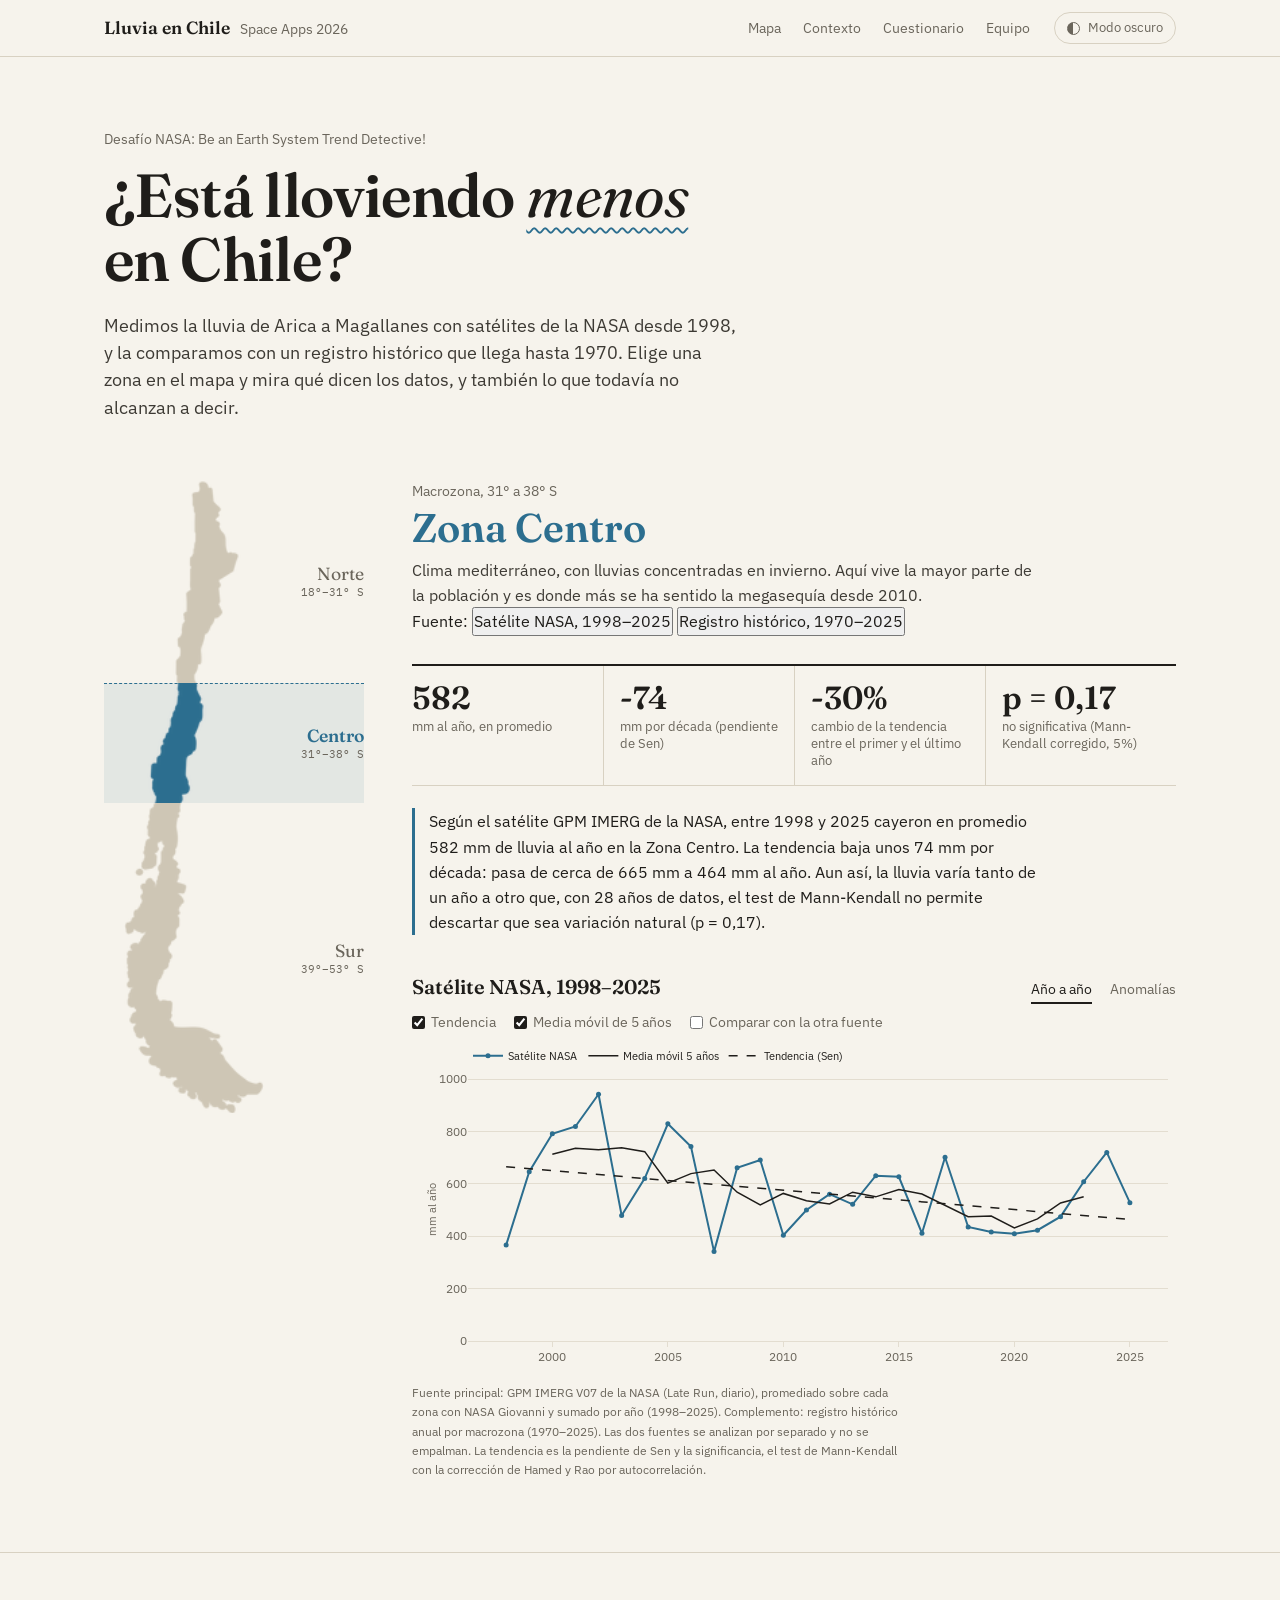
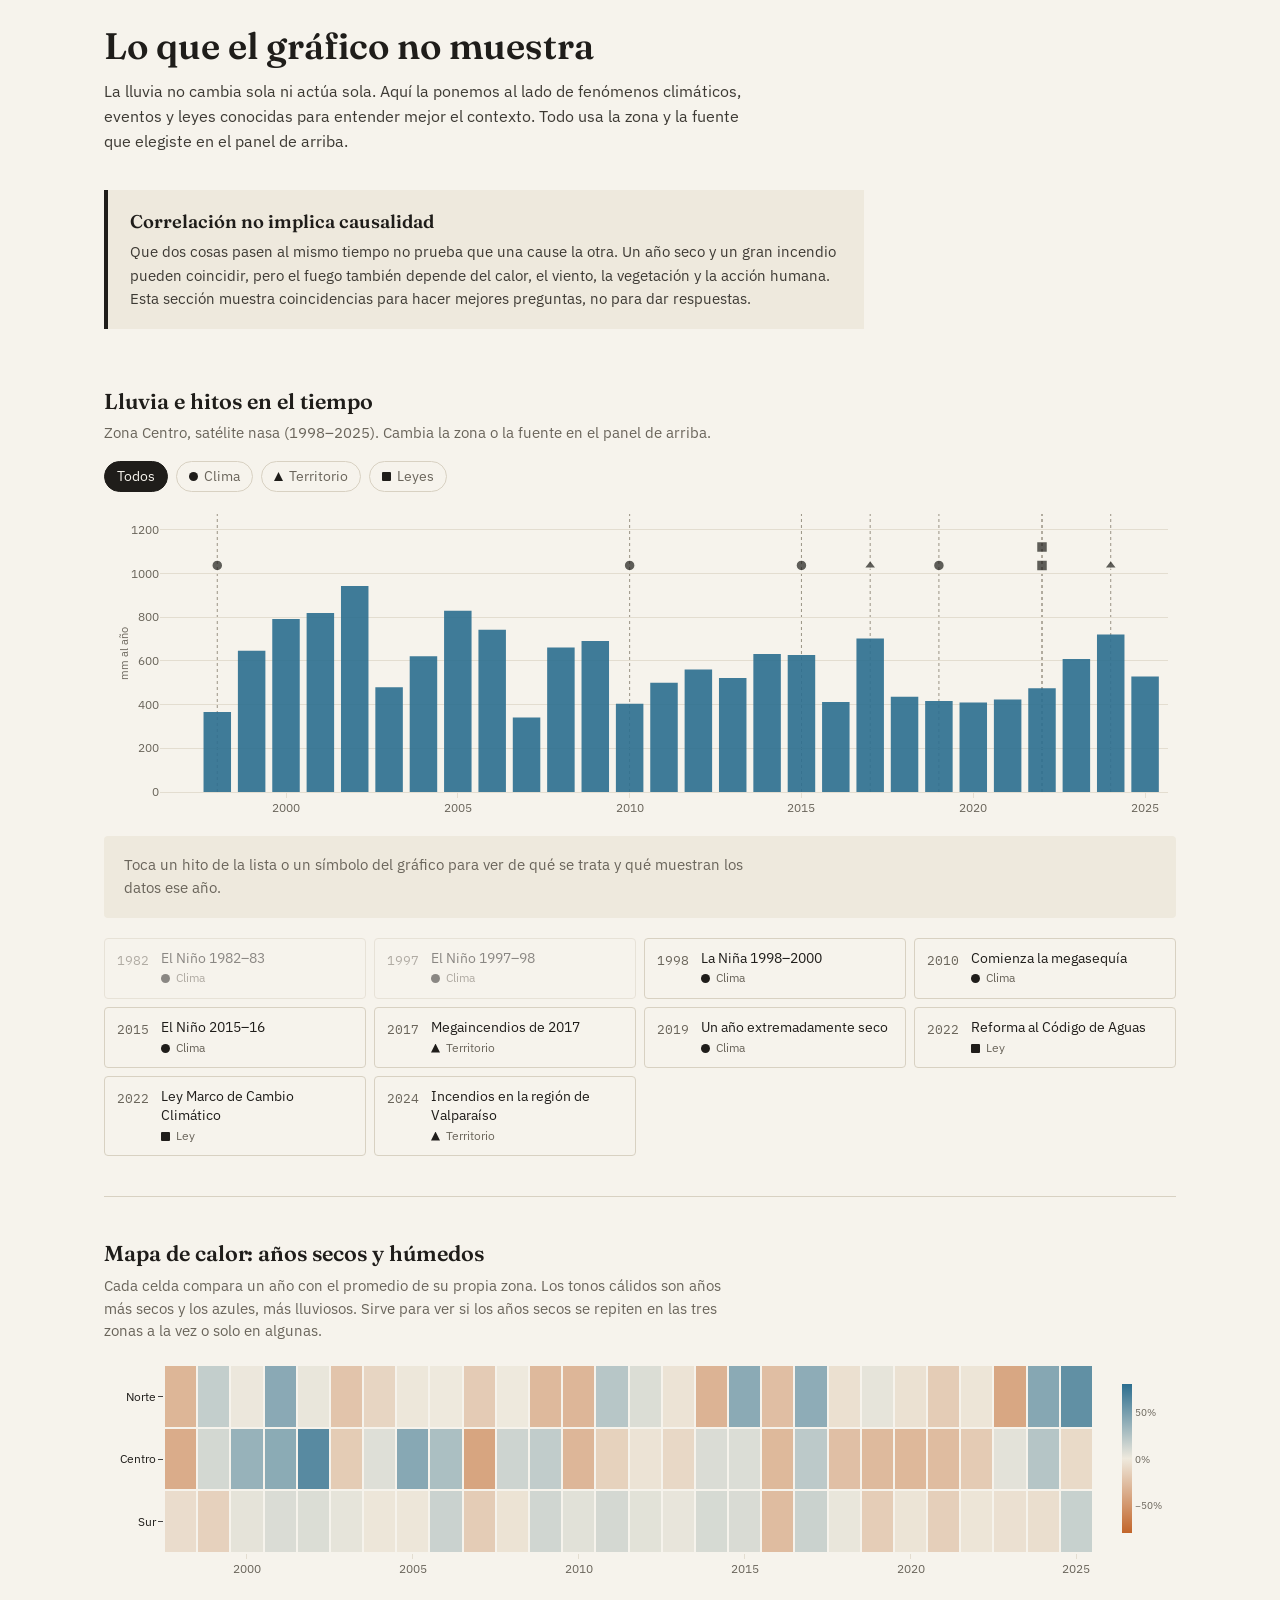
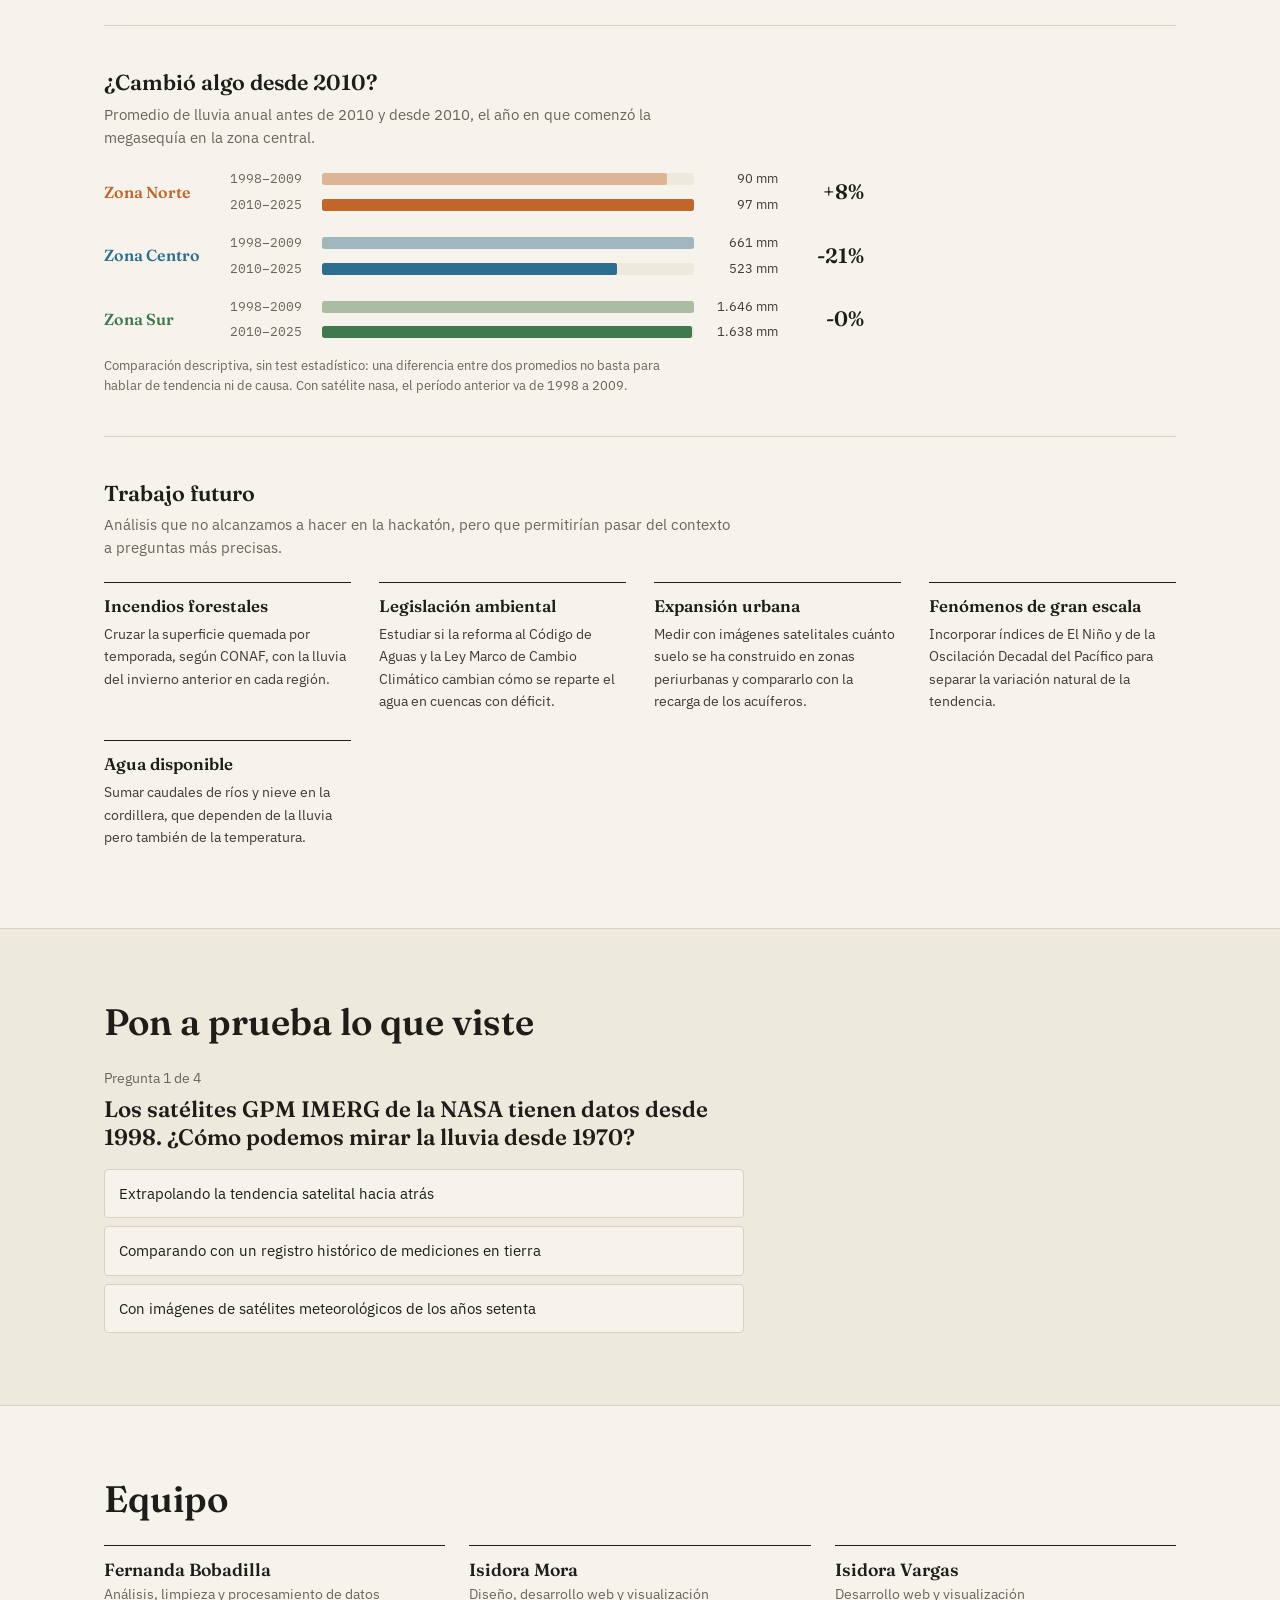
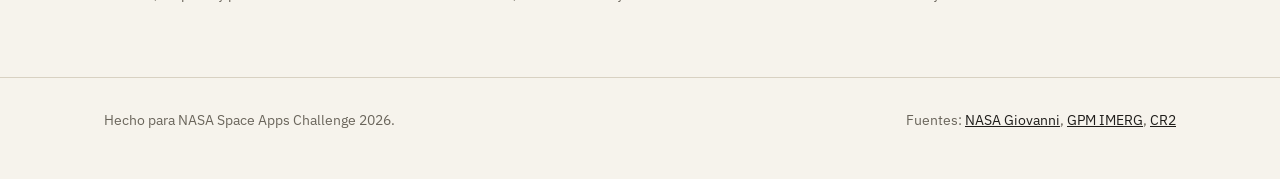
==== docs/index.html @ fc6f3d46 "Pagina web al aire" ====
<!DOCTYPE html>
<html lang="es">
<head>
  <meta charset="UTF-8">
  <meta name="viewport" content="width=device-width, initial-scale=1.0">
  <title>¿Llueve menos en Chile? | NASA Space Apps 2026</title>

  <link rel="preconnect" href="https://fonts.googleapis.com">
  <link rel="preconnect" href="https://fonts.gstatic.com" crossorigin>
  <link href="https://fonts.googleapis.com/css2?family=Fraunces:opsz,wght@9..144,400;9..144,600&family=IBM+Plex+Sans:wght@400;500;600&family=IBM+Plex+Mono:wght@400&display=swap" rel="stylesheet">

  <script src="https://cdn.plot.ly/plotly-2.27.0.min.js"></script>
    <script>
    (function () {
      var tema = null;
      try { tema = localStorage.getItem('lluvia-chile-tema'); } catch (e) {}
      if (!tema) {
        tema = window.matchMedia && window.matchMedia('(prefers-color-scheme: dark)').matches ? 'oscuro' : 'claro';
      }
      document.documentElement.dataset.tema = tema;
    })();
  </script>
  <link rel="stylesheet" href="css/styles.css">
</head>
<body>

  <header class="cabecera">
    <div class="contenedor cabecera-fila">
      <a href="#" class="marca">Lluvia en Chile <span>Space Apps 2026</span></a>
      <div class="cabecera-acciones">
        <nav class="nav">
          <a href="#explorador">Mapa</a>
          <a href="#contexto">Contexto</a>
          <a href="#cuestionario">Cuestionario</a>
          <a href="#equipo">Equipo</a>
        </nav>
        <button class="tema-toggle" id="tema-toggle" type="button" aria-pressed="false" aria-label="Cambiar a modo oscuro">
          <span class="tema-icono" aria-hidden="true"></span>
          <span class="tema-texto">Modo oscuro</span>
        </button>
      </div>
    </div>
  </header>

  <main>

    <section class="portada">
      <div class="contenedor">
        <p class="antetitulo">Desafío NASA: Be an Earth System Trend Detective!</p>
        <h1>¿Está lloviendo <em>menos</em> en Chile?</h1>
        <p class="bajada">
          Medimos la lluvia de Arica a Magallanes con satélites de la NASA desde 1998, y la comparamos con un registro histórico que llega hasta 1970.
          Elige una zona en el mapa y mira qué dicen los datos, y también lo que todavía no alcanzan a decir.
        </p>
      </div>
    </section>

    <section id="explorador" class="explorador">
      <div class="contenedor explorador-grilla">

        <div class="mapa" id="mapa" data-activa="centro">
          <div class="mapa-chile" aria-hidden="true">
            <div class="silueta"></div>
          </div>
          <div class="franjas">
            <button class="franja franja-norte" data-zona="norte" aria-pressed="false">
              <span class="franja-nombre">Norte</span>
              <span class="franja-lat">18°–31° S</span>
            </button>
            <button class="franja franja-centro is-activa" data-zona="centro" aria-pressed="true">
              <span class="franja-nombre">Centro</span>
              <span class="franja-lat">31°–38° S</span>
            </button>
            <button class="franja franja-sur" data-zona="sur" aria-pressed="false">
              <span class="franja-nombre">Sur</span>
              <span class="franja-lat">39°–53° S</span>
            </button>
          </div>
        </div>

        <div class="panel">
          <p class="panel-ante" id="zona-lat">Macrozona</p>
          <h2 id="zona-titulo">Zona Centro</h2>
          <p id="zona-desc" class="zona-desc"></p>

          <div class="fuentes" role="group" aria-label="Fuente de datos">
            <span>Fuente:</span>
            <button class="fuente is-activa" data-fuente="satelite">Satélite NASA, 1998–2025</button>
            <button class="fuente" data-fuente="historico">Registro histórico, 1970–2025</button>
          </div>

          <div class="cifras">
            <div class="cifra">
              <span class="cifra-valor" id="m-media">—</span>
              <span class="cifra-etiqueta">mm al año, en promedio</span>
            </div>
            <div class="cifra">
              <span class="cifra-valor" id="m-sen">—</span>
              <span class="cifra-etiqueta">mm por década (pendiente de Sen)</span>
            </div>
            <div class="cifra">
              <span class="cifra-valor" id="m-cambio">—</span>
              <span class="cifra-etiqueta">cambio de la tendencia entre el primer y el último año</span>
            </div>
            <div class="cifra">
              <span class="cifra-valor" id="m-mk">—</span>
              <span class="cifra-etiqueta" id="m-mk-texto">test de Mann-Kendall</span>
            </div>
          </div>

          <p class="lectura" id="lectura">Cargando datos…</p>

          <div class="grafico-cabecera">
            <h3 id="grafico-titulo">Lluvia anual</h3>
            <div class="vistas">
              <button class="vista is-activa" data-vista="serie">Año a año</button>
              <button class="vista" data-vista="anomalias">Anomalías</button>
            </div>
          </div>

          <div class="opciones-grafico">
            <label><input type="checkbox" id="toggle-tendencia" checked> Tendencia</label>
            <label><input type="checkbox" id="toggle-media-movil" checked> Media móvil de 5 años</label>
            <label><input type="checkbox" id="toggle-comparar"> Comparar con la otra fuente</label>
          </div>

          <div class="grafico-caja">
            <div id="grafico"></div>
            <div id="grafico-loader" class="cargando">Cargando datos…</div>
          </div>

          <p class="nota-metodo">
            Fuente principal: GPM IMERG V07 de la NASA (Late Run, diario), promediado sobre cada zona con NASA Giovanni y sumado por año (1998–2025).
            Complemento: registro histórico anual por macrozona (1970–2025). Las dos fuentes se analizan por separado y no se empalman.
            La tendencia es la pendiente de Sen y la significancia, el test de Mann-Kendall con la corrección de Hamed y Rao por autocorrelación.
          </p>
        </div>

      </div>
    </section>

    <section id="contexto" class="seccion">
      <div class="contenedor">
        <h2 class="seccion-titulo">Lo que el gráfico no muestra</h2>
        <p class="seccion-bajada">
          La lluvia no cambia sola ni actúa sola. Aquí la ponemos al lado de fenómenos climáticos, eventos y leyes conocidas para entender mejor el contexto.
          Todo usa la zona y la fuente que elegiste en el panel de arriba.
        </p>

        <div class="aviso-causalidad">
          <p class="aviso-titulo">Correlación no implica causalidad</p>
          <p>
            Que dos cosas pasen al mismo tiempo no prueba que una cause la otra. Un año seco y un gran incendio pueden coincidir,
            pero el fuego también depende del calor, el viento, la vegetación y la acción humana. Esta sección muestra coincidencias para hacer mejores preguntas, no para dar respuestas.
          </p>
        </div>

        <div class="ctx-bloque">
          <h3>Lluvia e hitos en el tiempo</h3>
          <p class="ctx-sub" id="ctx-linea-sub">Cargando…</p>

          <div class="hitos-filtros" role="group" aria-label="Tipo de hito">
            <button class="hito-filtro is-activo" data-tipo="todos">Todos</button>
            <button class="hito-filtro" data-tipo="clima"><span class="hito-simbolo simbolo-clima"></span>Clima</button>
            <button class="hito-filtro" data-tipo="territorio"><span class="hito-simbolo simbolo-territorio"></span>Territorio</button>
            <button class="hito-filtro" data-tipo="ley"><span class="hito-simbolo simbolo-ley"></span>Leyes</button>
          </div>

          <div id="grafico-linea-tiempo" class="ctx-grafico"></div>
          <div class="hito-detalle" id="hito-detalle"></div>
          <ol class="hitos-lista" id="hitos-lista"></ol>
        </div>

        <div class="ctx-bloque">
          <h3>Mapa de calor: años secos y húmedos</h3>
          <p class="ctx-sub">
            Cada celda compara un año con el promedio de su propia zona. Los tonos cálidos son años más secos y los azules, más lluviosos.
            Sirve para ver si los años secos se repiten en las tres zonas a la vez o solo en algunas.
          </p>
          <div id="grafico-calor" class="ctx-grafico ctx-grafico-bajo"></div>
        </div>

        <div class="ctx-bloque">
          <h3>¿Cambió algo desde 2010?</h3>
          <p class="ctx-sub">
            Promedio de lluvia anual antes de 2010 y desde 2010, el año en que comenzó la megasequía en la zona central.
          </p>
          <div class="comparacion-zonas" id="comparacion-zonas"></div>
          <p class="ctx-nota" id="comparacion-nota"></p>
        </div>

        <div class="ctx-bloque">
          <h3>Trabajo futuro</h3>
          <p class="ctx-sub">
            Análisis que no alcanzamos a hacer en la hackatón, pero que permitirían pasar del contexto a preguntas más precisas.
          </p>
          <div class="futuro-grilla">
            <article>
              <h4>Incendios forestales</h4>
              <p>Cruzar la superficie quemada por temporada, según CONAF, con la lluvia del invierno anterior en cada región.</p>
            </article>
            <article>
              <h4>Legislación ambiental</h4>
              <p>Estudiar si la reforma al Código de Aguas y la Ley Marco de Cambio Climático cambian cómo se reparte el agua en cuencas con déficit.</p>
            </article>
            <article>
              <h4>Expansión urbana</h4>
              <p>Medir con imágenes satelitales cuánto suelo se ha construido en zonas periurbanas y compararlo con la recarga de los acuíferos.</p>
            </article>
            <article>
              <h4>Fenómenos de gran escala</h4>
              <p>Incorporar índices de El Niño y de la Oscilación Decadal del Pacífico para separar la variación natural de la tendencia.</p>
            </article>
            <article>
              <h4>Agua disponible</h4>
              <p>Sumar caudales de ríos y nieve en la cordillera, que dependen de la lluvia pero también de la temperatura.</p>
            </article>
          </div>
        </div>
      </div>
    </section>

    <section id="cuestionario" class="seccion seccion-alt">
      <div class="contenedor">
        <h2 class="seccion-titulo">Pon a prueba lo que viste</h2>
        <div class="quiz">
          <p class="quiz-progreso" id="quiz-progreso"></p>
          <h3 class="quiz-pregunta" id="quiz-pregunta"></h3>
          <div class="quiz-opciones" id="quiz-opciones"></div>
          <p class="quiz-feedback" id="quiz-feedback" hidden></p>
          <button class="boton" id="quiz-siguiente" hidden>Siguiente pregunta</button>
        </div>
      </div>
    </section>

    <section id="equipo" class="seccion">
      <div class="contenedor">
        <h2 class="seccion-titulo">Equipo</h2>
        <ul class="equipo">
          <li><strong>Fernanda Bobadilla</strong><span>Análisis, limpieza y procesamiento de datos</span></li>
          <li><strong>Isidora Mora</strong><span>Diseño, desarrollo web y visualización</span></li>
          <li><strong>Isidora Vargas</strong><span>Desarrollo web y visualización</span></li>
        </ul>
      </div>
    </section>

  </main>

  <footer class="pie">
    <div class="contenedor pie-fila">
      <p>Hecho para NASA Space Apps Challenge 2026.</p>
      <p>
        Fuentes:
        <a href="https://giovanni.gsfc.nasa.gov/giovanni/" target="_blank" rel="noopener">NASA Giovanni</a>,
        <a href="https://gpm.nasa.gov/data/imerg" target="_blank" rel="noopener">GPM IMERG</a>,
        <a href="https://www.cr2.cl/" target="_blank" rel="noopener">CR2</a>
      </p>
    </div>
  </footer>

  <script src="js/script.js"></script>
</body>
</html>
---- docs/css/styles.css ----
:root {
  --papel: #f6f3ec;
  --papel-2: #eee9dd;
  --tinta: #1f1d1a;
  --tinta-media: #3d3a34;
  --tinta-suave: #6a655b;
  --linea: #d8d1c2;

  --norte: #c2652a;
  --centro: #2c6e8f;
  --sur: #3f7a4c;
  --apagado: #cec6b5;
  --apagado-hover: #a8a090;

  --zona: var(--centro);

  --serif: 'Fraunces', Georgia, serif;
  --sans: 'IBM Plex Sans', system-ui, sans-serif;
  --mono: 'IBM Plex Mono', ui-monospace, monospace;
}

* { box-sizing: border-box; margin: 0; padding: 0; }
[hidden] { display: none !important; }
html { scroll-behavior: smooth; }

body {
  background: var(--papel);
  color: var(--tinta);
  font-family: var(--sans);
  font-size: 16px;
  line-height: 1.55;
}

a { color: inherit; }
button { font: inherit; color: inherit; }

.contenedor { max-width: 1120px; margin: 0 auto; padding: 0 24px; }

/* Cabecera */
.cabecera {
  position: sticky; top: 0; z-index: 50;
  background: var(--papel);
  border-bottom: 1px solid var(--linea);
}
.cabecera-fila { display: flex; justify-content: space-between; align-items: center; height: 56px; }
.marca { font-family: var(--serif); font-weight: 600; font-size: 1.1rem; text-decoration: none; }
.marca span { font-family: var(--sans); font-weight: 400; font-size: 0.85rem; color: var(--tinta-suave); margin-left: 6px; }
.nav { display: flex; gap: 22px; }
.nav a { text-decoration: none; font-size: 0.9rem; color: var(--tinta-suave); }
.nav a:hover { color: var(--tinta); text-decoration: underline; text-underline-offset: 4px; }
@media (max-width: 640px) { .nav { display: none; } }

/* Portada */
.portada { padding: 72px 0 36px; }
.antetitulo { font-size: 0.85rem; color: var(--tinta-suave); margin-bottom: 14px; }
.portada h1 {
  font-family: var(--serif); font-weight: 600;
  font-size: clamp(2.3rem, 5.5vw, 3.8rem);
  line-height: 1.05; letter-spacing: -0.01em; max-width: 15ch;
}
.portada h1 em {
  font-style: italic; font-weight: 400;
  text-decoration: underline wavy var(--centro);
  text-decoration-thickness: 2px; text-underline-offset: 10px;
}
.bajada { margin-top: 20px; font-size: 1.1rem; max-width: 58ch; color: var(--tinta-media); }

/* Explorador */
.explorador { padding: 24px 0 72px; }
.explorador-grilla { display: grid; grid-template-columns: 260px 1fr; gap: 48px; align-items: start; }

.mapa { position: sticky; top: 84px; display: flex; padding-left: 20px; }

/* La imagen es 512x512 y Chile ocupa x 204-307, y 21-490.
   Este contenedor tiene la proporción exacta de Chile y recorta lo que sobra. */
.mapa-chile {
  position: relative;
  width: clamp(110px, 11vw, 140px);
  aspect-ratio: 104 / 470;
  overflow: hidden;
}
.mapa { --c-norte: var(--apagado); --c-centro: var(--apagado); --c-sur: var(--apagado); }
.mapa[data-activa="norte"]  { --c-norte: var(--norte); }
.mapa[data-activa="centro"] { --c-centro: var(--centro); }
.mapa[data-activa="sur"]    { --c-sur: var(--sur); }
.mapa:not([data-activa="norte"]):has(.franja-norte:hover)   { --c-norte: var(--apagado-hover); }
.mapa:not([data-activa="centro"]):has(.franja-centro:hover) { --c-centro: var(--apagado-hover); }
.mapa:not([data-activa="sur"]):has(.franja-sur:hover)       { --c-sur: var(--apagado-hover); }

.silueta {
  position: absolute;
  width: 492.3%;
  aspect-ratio: 1 / 1;
  left: -196.15%;
  top: -4.47%;
  background: linear-gradient(to bottom,
    var(--c-norte) 0 33.4%,
    var(--c-centro) 33.4% 50.8%,
    var(--c-sur) 50.8% 100%);
  -webkit-mask: url('../../assets/chile.webp') center / 100% 100% no-repeat;
          mask: url('../../assets/chile.webp') center / 100% 100% no-repeat;
}

.franjas { position: absolute; inset: 0; }
.franja {
  position: absolute; left: 0; right: 0;
  background: transparent; border: 0; border-top: 1px dashed transparent;
  cursor: pointer;
  display: flex; flex-direction: column; align-items: flex-end; justify-content: center;
  text-align: right;
}
.franja-norte  { top: 0;   height: 32%; --z: var(--norte); }
.franja-centro { top: 32%; height: 19%; --z: var(--centro); }
.franja-sur    { top: 51%; height: 49%; --z: var(--sur); }

.franja:hover { border-top-color: var(--linea); }
.franja:focus-visible { outline: 2px solid var(--tinta); outline-offset: -2px; }
.franja.is-activa { background: color-mix(in srgb, var(--z) 9%, transparent); border-top-color: var(--z); }

.franja-nombre { font-family: var(--serif); font-size: 1.1rem; color: var(--tinta-suave); line-height: 1.2; }
.franja-lat { font-family: var(--mono); font-size: 0.7rem; color: var(--tinta-suave); }
.franja.is-activa .franja-nombre { color: var(--z); font-weight: 600; }

/* Panel */
.panel-ante { font-size: 0.85rem; color: var(--tinta-suave); }
.panel h2 {
  font-family: var(--serif); font-weight: 600;
  font-size: 2.5rem; line-height: 1.1; color: var(--zona);
  margin: 4px 0 8px;
}
.zona-desc { max-width: 62ch; color: var(--tinta-media); }

.cifras {
  display: grid; grid-template-columns: repeat(4, 1fr);
  margin: 28px 0 22px;
  border-top: 2px solid var(--tinta);
  border-bottom: 1px solid var(--linea);
}
.cifra { padding: 14px 16px 16px 0; display: flex; flex-direction: column; gap: 4px; }
.cifra + .cifra { padding-left: 16px; border-left: 1px solid var(--linea); }
.cifra-valor {
  font-family: var(--serif); font-weight: 600;
  font-size: 2rem; line-height: 1.1;
  font-variant-numeric: tabular-nums;
}
.cifra-etiqueta { font-size: 0.8rem; color: var(--tinta-suave); line-height: 1.3; }

.lectura {
  font-size: 1.02rem; max-width: 64ch;
  padding-left: 14px; border-left: 3px solid var(--zona);
  margin-bottom: 36px;
}

.grafico-cabecera { display: flex; justify-content: space-between; align-items: baseline; gap: 12px; flex-wrap: wrap; }
.grafico-cabecera h3 { font-family: var(--serif); font-weight: 600; font-size: 1.25rem; }
.vistas { display: flex; gap: 18px; }
.vista {
  background: none; border: 0; border-bottom: 2px solid transparent;
  padding: 2px 0; cursor: pointer; font-size: 0.9rem; color: var(--tinta-suave);
}
.vista:hover { color: var(--tinta); }
.vista.is-activa { color: var(--tinta); border-bottom-color: var(--tinta); }

.opciones-grafico { display: flex; gap: 18px; font-size: 0.85rem; color: var(--tinta-suave); margin: 8px 0 0; }
.opciones-grafico label { display: flex; gap: 6px; align-items: center; cursor: pointer; }
.opciones-grafico input { accent-color: var(--tinta); }

.grafico-caja { position: relative; height: 340px; }
#grafico { width: 100%; height: 100%; }
.cargando {
  position: absolute; inset: 0;
  display: flex; align-items: center; justify-content: center;
  background: var(--papel); color: var(--tinta-suave); font-size: 0.9rem;
}
.cargando.is-oculto { display: none; }

.nota-metodo { font-size: 0.78rem; color: var(--tinta-suave); margin-top: 10px; max-width: 72ch; }

@media (max-width: 860px) {
  .explorador-grilla { grid-template-columns: 1fr; gap: 32px; }
  .mapa { position: relative; top: 0; padding-left: 0; width: 240px; margin: 0 auto; }
  .mapa-chile { width: 100px; }
  .cifras { grid-template-columns: repeat(2, 1fr); }
  .cifra:nth-child(3) { padding-left: 0; border-left: 0; }
  .cifra:nth-child(n+3) { border-top: 1px solid var(--linea); }
  .panel h2 { font-size: 2rem; }
}

/* Secciones */
.seccion { padding: 72px 0; border-top: 1px solid var(--linea); }
.seccion-alt { background: var(--papel-2); }
.seccion-titulo {
  font-family: var(--serif); font-weight: 600;
  font-size: clamp(1.7rem, 3vw, 2.3rem); line-height: 1.15;
  margin-bottom: 12px;
}
.seccion-bajada { max-width: 64ch; color: var(--tinta-media); margin-bottom: 36px; }

.contexto-lista { display: grid; grid-template-columns: repeat(3, 1fr); gap: 32px; }
.contexto-lista article { border-top: 2px solid var(--tinta); padding-top: 14px; }
.contexto-lista h3 { font-family: var(--serif); font-weight: 600; font-size: 1.2rem; margin-bottom: 6px; }
.contexto-lista p { font-size: 0.95rem; color: var(--tinta-media); }
@media (max-width: 760px) { .contexto-lista { grid-template-columns: 1fr; } }

/* Cuestionario */
.quiz { max-width: 640px; margin-top: 24px; }
.quiz-progreso { font-size: 0.85rem; color: var(--tinta-suave); margin-bottom: 6px; }
.quiz-pregunta { font-family: var(--serif); font-weight: 600; font-size: 1.4rem; line-height: 1.25; margin-bottom: 18px; }
.quiz-opciones { display: flex; flex-direction: column; gap: 8px; }
.quiz-opcion {
  text-align: left; background: var(--papel);
  border: 1px solid var(--linea); border-radius: 4px;
  padding: 12px 14px; cursor: pointer; font-size: 0.95rem;
}
.quiz-opcion:hover:not(:disabled) { border-color: var(--tinta); }
.quiz-opcion:disabled { cursor: default; }
.quiz-opcion.es-correcta { border-color: var(--sur); background: color-mix(in srgb, var(--sur) 12%, var(--papel)); }
.quiz-opcion.es-incorrecta { border-color: var(--norte); background: color-mix(in srgb, var(--norte) 12%, var(--papel)); }
.quiz-feedback { margin-top: 16px; font-size: 0.95rem; color: var(--tinta-media); max-width: 60ch; }
.boton {
  margin-top: 18px; background: var(--tinta); color: var(--papel);
  border: 0; border-radius: 4px; padding: 10px 18px; cursor: pointer; font-weight: 500;
}
.boton:hover { background: #000; }

/* Equipo */
.equipo { list-style: none; display: grid; grid-template-columns: repeat(3, 1fr); gap: 24px; margin-top: 24px; }
.equipo li { border-top: 1px solid var(--tinta); padding-top: 10px; display: flex; flex-direction: column; }
.equipo strong { font-family: var(--serif); font-weight: 600; font-size: 1.1rem; }
.equipo span { font-size: 0.9rem; color: var(--tinta-suave); }
@media (max-width: 760px) { .equipo { grid-template-columns: 1fr; } }

/* Pie */
.pie { padding: 32px 0 48px; border-top: 1px solid var(--linea); font-size: 0.85rem; color: var(--tinta-suave); }
.pie-fila { display: flex; justify-content: space-between; gap: 24px; flex-wrap: wrap; }
.pie a { color: var(--tinta); }

/* ================= Tema: variables nuevas y modo oscuro ================= */

:root {
  --linea-grafico: #e3ddd0;
  --otra-fuente: #9a9384;
  color-scheme: light;
}

html[data-tema="oscuro"] {
  --papel: #151412;
  --papel-2: #1d1c19;
  --tinta: #ece6da;
  --tinta-media: #c8c1b3;
  --tinta-suave: #9a9385;
  --linea: #36332d;

  --norte: #e0884d;
  --centro: #5ea7cb;
  --sur: #74b383;
  --apagado: #3b3832;
  --apagado-hover: #59544b;

  --linea-grafico: #2b2924;
  --otra-fuente: #77705f;
  color-scheme: dark;
}

body { transition: background-color 0.25s ease, color 0.25s ease; }
html[data-tema="oscuro"] .boton:hover { background: #fff; }

/* Botón de tema */
.cabecera-acciones { display: flex; align-items: center; gap: 24px; }
.tema-toggle {
  display: inline-flex; align-items: center; gap: 8px;
  background: none; border: 1px solid var(--linea); border-radius: 999px;
  padding: 5px 12px; cursor: pointer; font-size: 0.82rem; color: var(--tinta-suave);
}
.tema-toggle:hover { color: var(--tinta); border-color: var(--tinta); }
.tema-toggle:focus-visible { outline: 2px solid var(--tinta); outline-offset: 2px; }
.tema-icono {
  width: 13px; height: 13px; border-radius: 50%;
  border: 1.5px solid currentColor;
  background: linear-gradient(90deg, currentColor 50%, transparent 50%);
}
@media (max-width: 640px) { .tema-texto { display: none; } }

/* ================= Sección de contexto ================= */

.aviso-causalidad {
  max-width: 760px;
  padding: 18px 22px;
  background: var(--papel-2);
  border-left: 4px solid var(--tinta);
  margin-bottom: 16px;
}
.aviso-titulo { font-family: var(--serif); font-weight: 600; font-size: 1.15rem; margin-bottom: 4px; }
.aviso-causalidad p:last-child { font-size: 0.95rem; color: var(--tinta-media); }

.ctx-bloque { padding: 40px 0 8px; }
.ctx-bloque + .ctx-bloque { border-top: 1px solid var(--linea); margin-top: 32px; }
.ctx-bloque h3 { font-family: var(--serif); font-weight: 600; font-size: 1.35rem; margin-bottom: 4px; }
.ctx-sub { font-size: 0.92rem; color: var(--tinta-suave); max-width: 70ch; }
.ctx-nota { font-size: 0.8rem; color: var(--tinta-suave); margin-top: 14px; max-width: 70ch; }

.ctx-grafico { width: 100%; height: 320px; margin-top: 12px; }
.ctx-grafico-bajo { height: 230px; }

/* Filtros y símbolos de hitos */
.hitos-filtros { display: flex; flex-wrap: wrap; gap: 8px; margin-top: 16px; }
.hito-filtro {
  display: inline-flex; align-items: center;
  background: none; border: 1px solid var(--linea); border-radius: 999px;
  padding: 4px 12px; cursor: pointer; font-size: 0.85rem; color: var(--tinta-suave);
}
.hito-filtro:hover { color: var(--tinta); }
.hito-filtro.is-activo { color: var(--papel); background: var(--tinta); border-color: var(--tinta); }
.hito-filtro.is-activo .hito-simbolo { background: var(--papel); }

.hito-simbolo { display: inline-block; width: 9px; height: 9px; background: var(--tinta); margin-right: 6px; flex-shrink: 0; }
.simbolo-clima { border-radius: 50%; }
.simbolo-territorio { clip-path: polygon(50% 0, 100% 100%, 0 100%); }
.simbolo-ley { border-radius: 1px; }

/* Detalle del hito */
.hito-detalle {
  margin: 12px 0 20px; padding: 18px 20px;
  background: var(--papel-2); border-radius: 4px;
  min-height: 72px;
}
.hito-detalle-ante { font-size: 0.8rem; color: var(--tinta-suave); display: flex; align-items: center; }
.hito-detalle h4 { font-family: var(--serif); font-weight: 600; font-size: 1.2rem; margin: 2px 0 6px; }
.hito-detalle p { max-width: 70ch; }
.hito-dato { margin-top: 10px; padding-left: 12px; border-left: 3px solid var(--zona); }
.hito-cuidado { margin-top: 10px; font-size: 0.9rem; color: var(--tinta-media); }

/* Lista de hitos */
.hitos-lista { list-style: none; display: grid; grid-template-columns: repeat(auto-fill, minmax(220px, 1fr)); gap: 8px; }
.hito-boton {
  width: 100%; text-align: left;
  display: grid; grid-template-columns: auto 1fr; gap: 2px 12px; align-items: start;
  background: var(--papel); border: 1px solid var(--linea); border-radius: 4px;
  padding: 10px 12px; cursor: pointer;
}
.hito-boton:hover { border-color: var(--tinta-suave); }
.hito-boton.is-activo { border-color: var(--tinta); box-shadow: inset 3px 0 0 var(--zona); }
.hito-boton.is-fuera { opacity: 0.5; }
.hito-anio { font-family: var(--mono); font-size: 0.8rem; color: var(--tinta-suave); grid-row: span 2; padding-top: 2px; }
.hito-titulo { font-size: 0.9rem; line-height: 1.3; }
.hito-tipo { font-size: 0.75rem; color: var(--tinta-suave); display: flex; align-items: center; }

/* Antes y después de 2010 */
.comparacion-zonas { display: flex; flex-direction: column; gap: 18px; margin-top: 20px; max-width: 760px; }
.cz-fila { display: grid; grid-template-columns: 110px 1fr 70px; gap: 16px; align-items: center; }
.cz-nombre { font-family: var(--serif); font-weight: 600; color: var(--z); }
.cz-barras { display: flex; flex-direction: column; gap: 6px; }
.cz-barra { display: grid; grid-template-columns: 82px 1fr 74px; gap: 10px; align-items: center; font-size: 0.8rem; }
.cz-etiqueta { font-family: var(--mono); color: var(--tinta-suave); }
.cz-pista { height: 12px; background: var(--papel-2); border-radius: 2px; overflow: hidden; }
.cz-relleno { display: block; height: 100%; background: var(--z); border-radius: 2px; transition: width 0.4s ease; }
.cz-antes { opacity: 0.4; }
.cz-valor { text-align: right; font-variant-numeric: tabular-nums; color: var(--tinta-media); }
.cz-cambio { font-family: var(--serif); font-weight: 600; font-size: 1.3rem; text-align: right; font-variant-numeric: tabular-nums; }
@media (max-width: 640px) {
  .cz-fila { grid-template-columns: 1fr auto; }
  .cz-barras { grid-column: 1 / -1; grid-row: 2; }
}

/* Trabajo futuro */
.futuro-grilla { display: grid; grid-template-columns: repeat(auto-fill, minmax(210px, 1fr)); gap: 28px; margin-top: 22px; }
.futuro-grilla article { border-top: 1px solid var(--tinta); padding-top: 10px; }
.futuro-grilla h4 { font-family: var(--serif); font-weight: 600; font-size: 1.05rem; margin-bottom: 4px; }
.futuro-grilla p { font-size: 0.9rem; color: var(--tinta-media); }
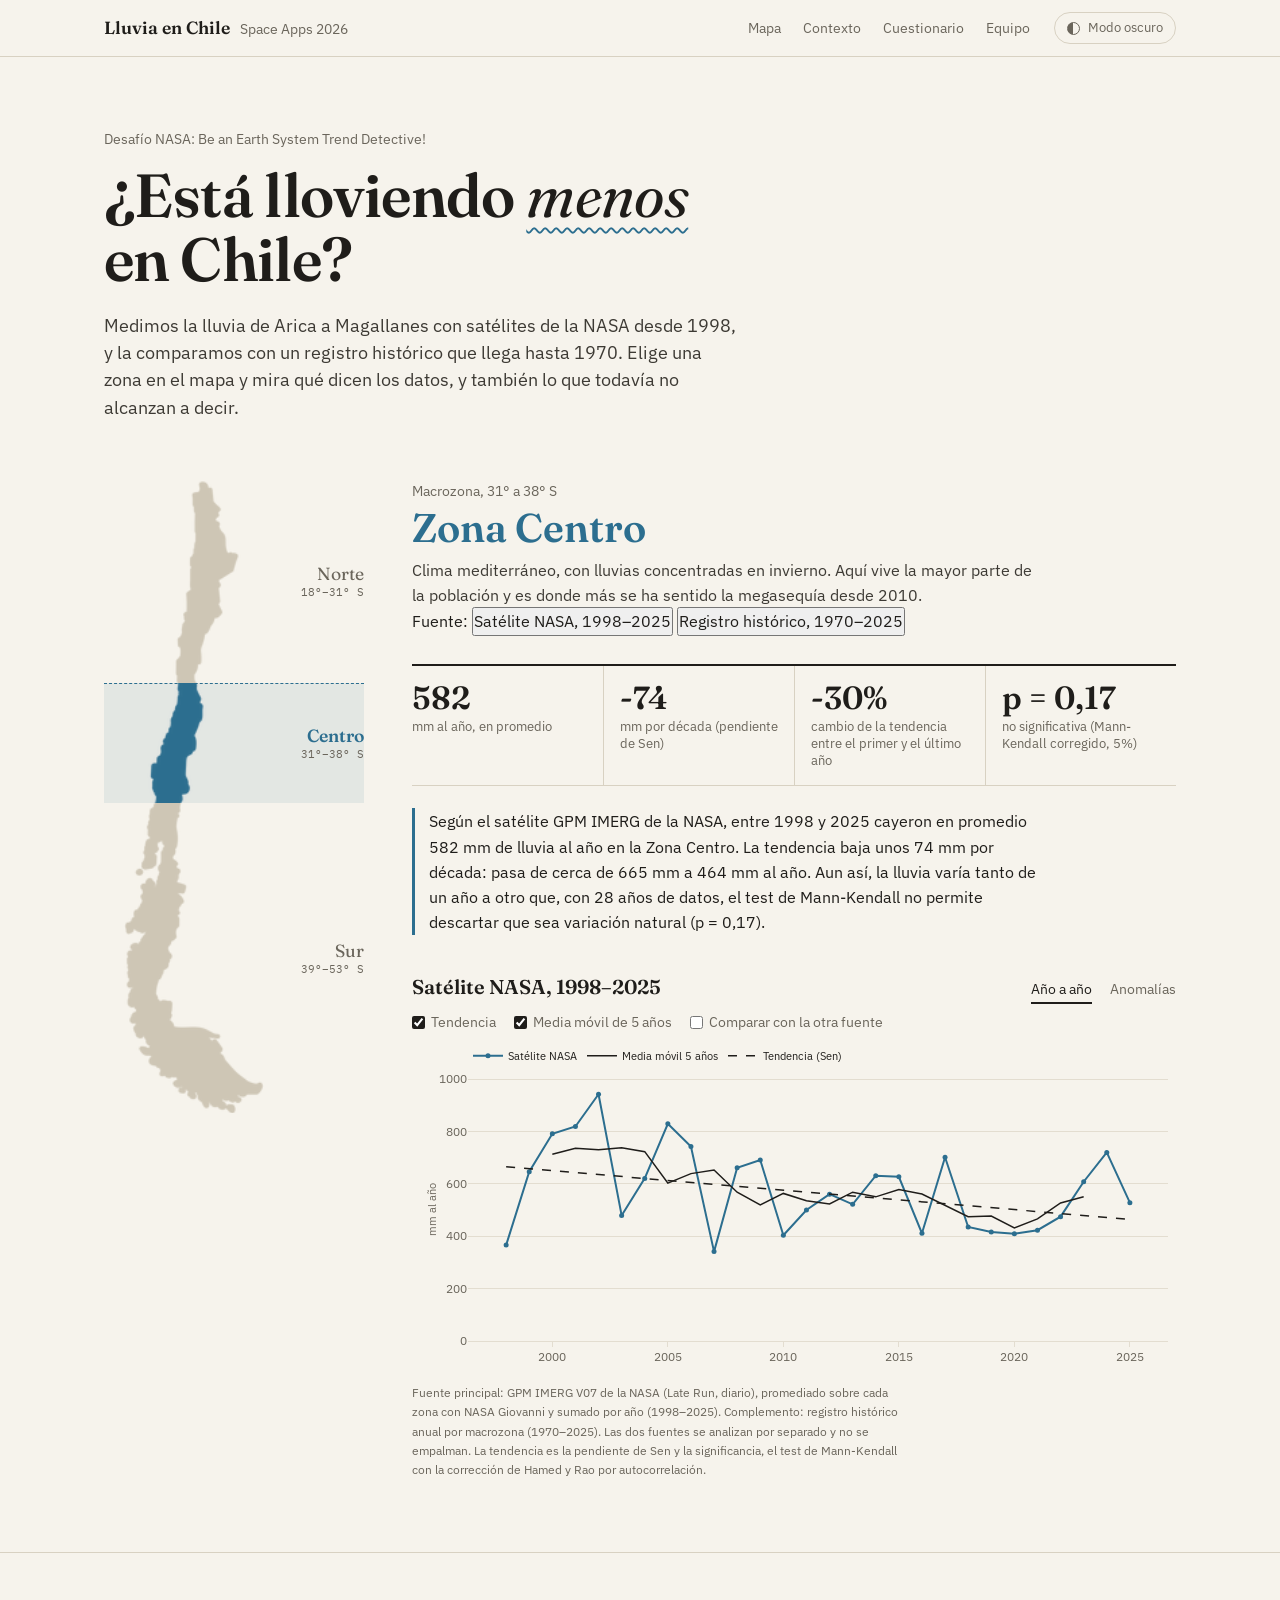
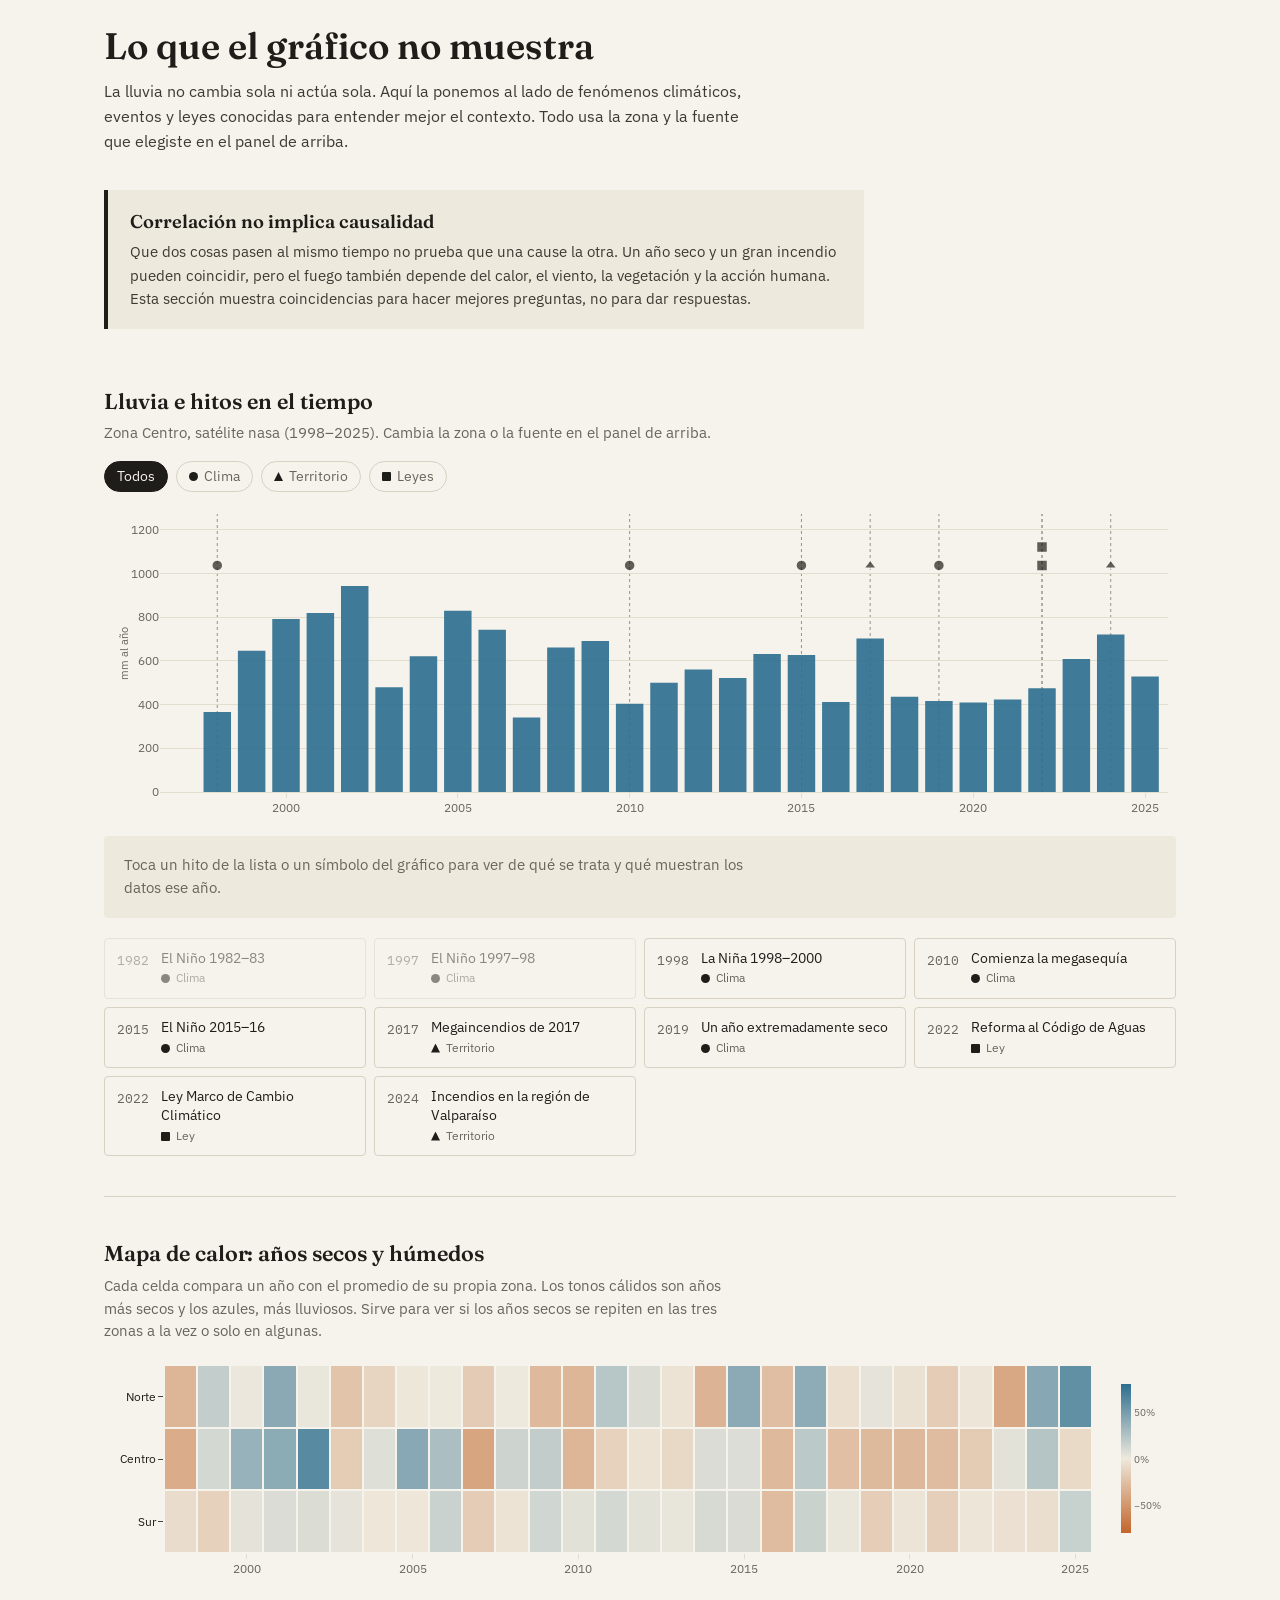
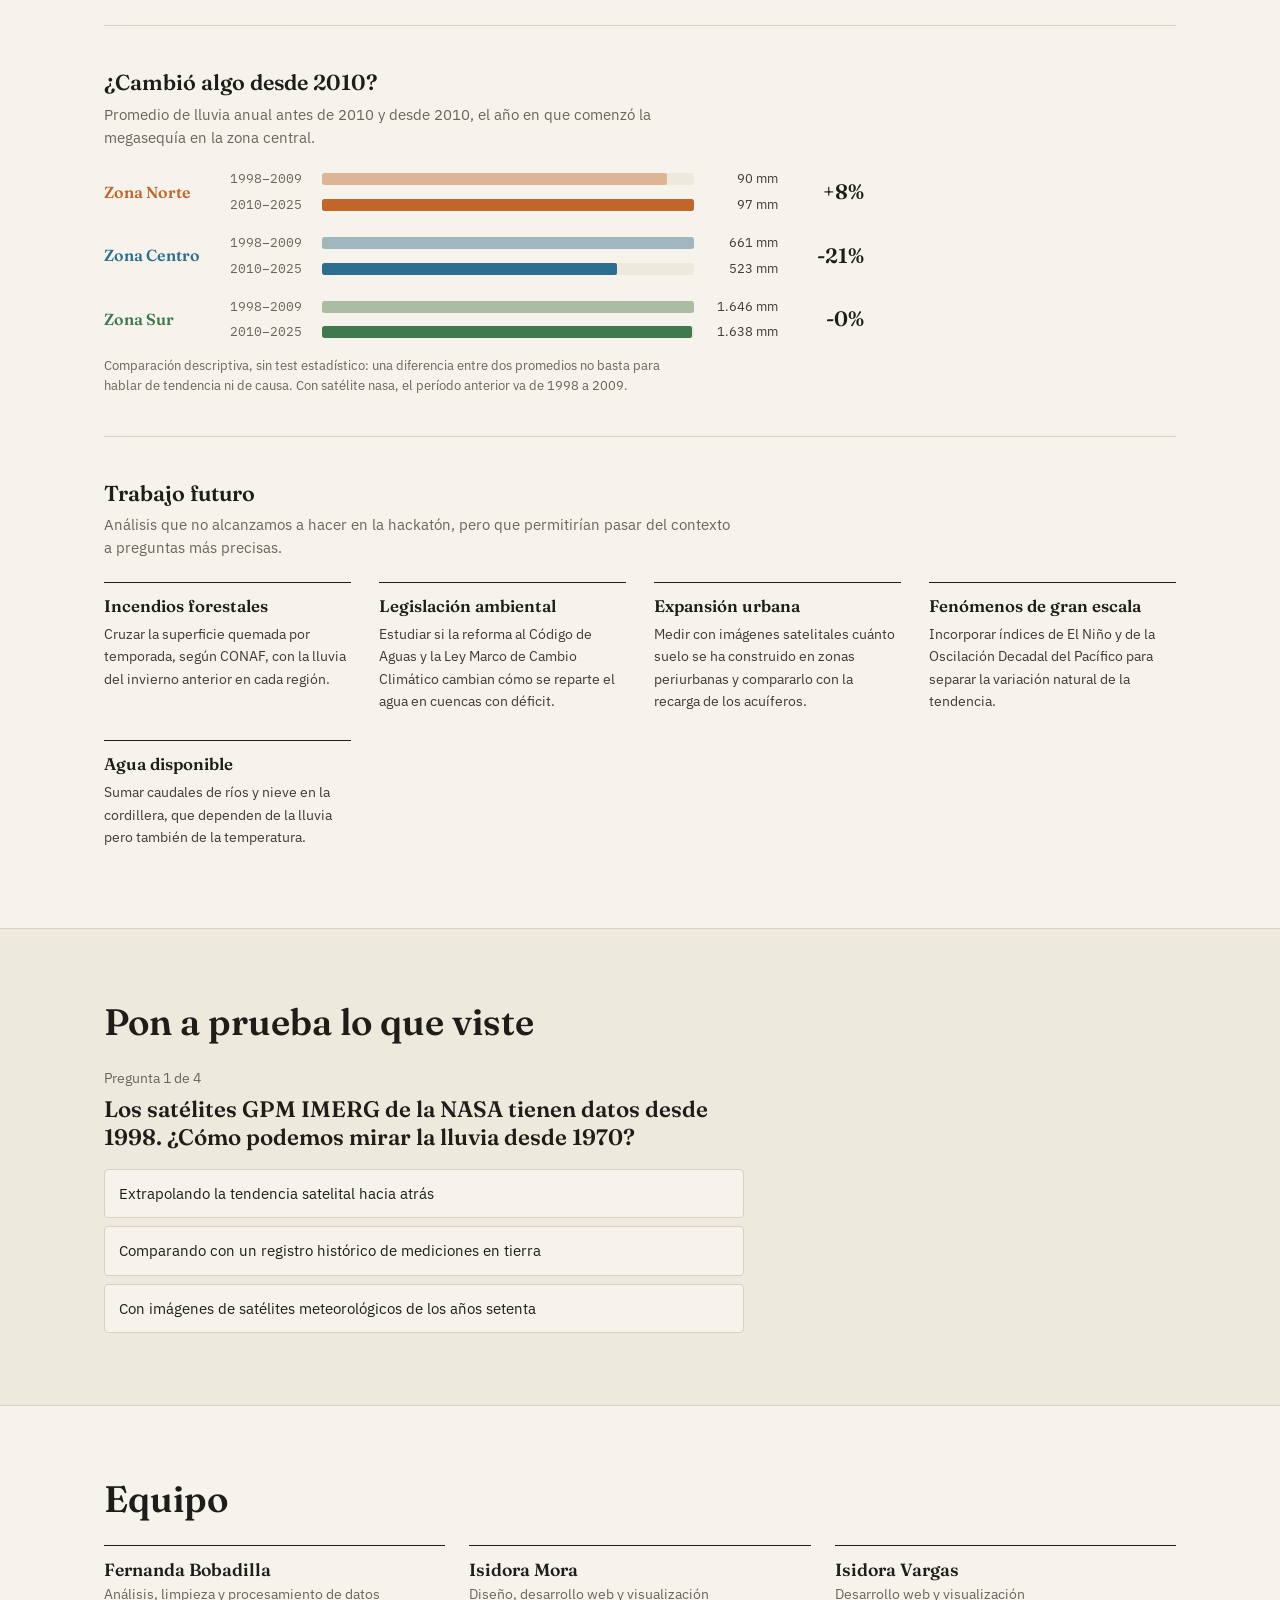
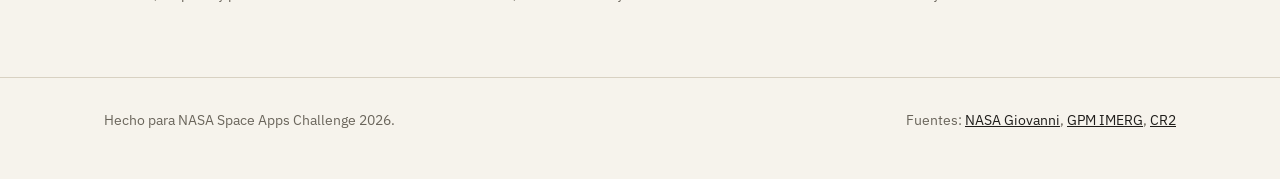
==== commit 994fdf77: "actualización README + automatización de relleno en carpeta data/" ====
--- a/docs/index.html
+++ b/docs/index.html
@@ -2,262 +2,10 @@
 <html lang="es">
 <head>
   <meta charset="UTF-8">
-  <meta name="viewport" content="width=device-width, initial-scale=1.0">
-  <title>¿Llueve menos en Chile? | NASA Space Apps 2026</title>
-
-  <link rel="preconnect" href="https://fonts.googleapis.com">
-  <link rel="preconnect" href="https://fonts.gstatic.com" crossorigin>
-  <link href="https://fonts.googleapis.com/css2?family=Fraunces:opsz,wght@9..144,400;9..144,600&family=IBM+Plex+Sans:wght@400;500;600&family=IBM+Plex+Mono:wght@400&display=swap" rel="stylesheet">
-
-  <script src="https://cdn.plot.ly/plotly-2.27.0.min.js"></script>
-    <script>
-    (function () {
-      var tema = null;
-      try { tema = localStorage.getItem('lluvia-chile-tema'); } catch (e) {}
-      if (!tema) {
-        tema = window.matchMedia && window.matchMedia('(prefers-color-scheme: dark)').matches ? 'oscuro' : 'claro';
-      }
-      document.documentElement.dataset.tema = tema;
-    })();
-  </script>
-  <link rel="stylesheet" href="css/styles.css">
+  <meta http-equiv="refresh" content="0; url=frontend/">
+  <title>Lluvia en Chile</title>
 </head>
 <body>
-
-  <header class="cabecera">
-    <div class="contenedor cabecera-fila">
-      <a href="#" class="marca">Lluvia en Chile <span>Space Apps 2026</span></a>
-      <div class="cabecera-acciones">
-        <nav class="nav">
-          <a href="#explorador">Mapa</a>
-          <a href="#contexto">Contexto</a>
-          <a href="#cuestionario">Cuestionario</a>
-          <a href="#equipo">Equipo</a>
-        </nav>
-        <button class="tema-toggle" id="tema-toggle" type="button" aria-pressed="false" aria-label="Cambiar a modo oscuro">
-          <span class="tema-icono" aria-hidden="true"></span>
-          <span class="tema-texto">Modo oscuro</span>
-        </button>
-      </div>
-    </div>
-  </header>
-
-  <main>
-
-    <section class="portada">
-      <div class="contenedor">
-        <p class="antetitulo">Desafío NASA: Be an Earth System Trend Detective!</p>
-        <h1>¿Está lloviendo <em>menos</em> en Chile?</h1>
-        <p class="bajada">
-          Medimos la lluvia de Arica a Magallanes con satélites de la NASA desde 1998, y la comparamos con un registro histórico que llega hasta 1970.
-          Elige una zona en el mapa y mira qué dicen los datos, y también lo que todavía no alcanzan a decir.
-        </p>
-      </div>
-    </section>
-
-    <section id="explorador" class="explorador">
-      <div class="contenedor explorador-grilla">
-
-        <div class="mapa" id="mapa" data-activa="centro">
-          <div class="mapa-chile" aria-hidden="true">
-            <div class="silueta"></div>
-          </div>
-          <div class="franjas">
-            <button class="franja franja-norte" data-zona="norte" aria-pressed="false">
-              <span class="franja-nombre">Norte</span>
-              <span class="franja-lat">18°–31° S</span>
-            </button>
-            <button class="franja franja-centro is-activa" data-zona="centro" aria-pressed="true">
-              <span class="franja-nombre">Centro</span>
-              <span class="franja-lat">31°–38° S</span>
-            </button>
-            <button class="franja franja-sur" data-zona="sur" aria-pressed="false">
-              <span class="franja-nombre">Sur</span>
-              <span class="franja-lat">39°–53° S</span>
-            </button>
-          </div>
-        </div>
-
-        <div class="panel">
-          <p class="panel-ante" id="zona-lat">Macrozona</p>
-          <h2 id="zona-titulo">Zona Centro</h2>
-          <p id="zona-desc" class="zona-desc"></p>
-
-          <div class="fuentes" role="group" aria-label="Fuente de datos">
-            <span>Fuente:</span>
-            <button class="fuente is-activa" data-fuente="satelite">Satélite NASA, 1998–2025</button>
-            <button class="fuente" data-fuente="historico">Registro histórico, 1970–2025</button>
-          </div>
-
-          <div class="cifras">
-            <div class="cifra">
-              <span class="cifra-valor" id="m-media">—</span>
-              <span class="cifra-etiqueta">mm al año, en promedio</span>
-            </div>
-            <div class="cifra">
-              <span class="cifra-valor" id="m-sen">—</span>
-              <span class="cifra-etiqueta">mm por década (pendiente de Sen)</span>
-            </div>
-            <div class="cifra">
-              <span class="cifra-valor" id="m-cambio">—</span>
-              <span class="cifra-etiqueta">cambio de la tendencia entre el primer y el último año</span>
-            </div>
-            <div class="cifra">
-              <span class="cifra-valor" id="m-mk">—</span>
-              <span class="cifra-etiqueta" id="m-mk-texto">test de Mann-Kendall</span>
-            </div>
-          </div>
-
-          <p class="lectura" id="lectura">Cargando datos…</p>
-
-          <div class="grafico-cabecera">
-            <h3 id="grafico-titulo">Lluvia anual</h3>
-            <div class="vistas">
-              <button class="vista is-activa" data-vista="serie">Año a año</button>
-              <button class="vista" data-vista="anomalias">Anomalías</button>
-            </div>
-          </div>
-
-          <div class="opciones-grafico">
-            <label><input type="checkbox" id="toggle-tendencia" checked> Tendencia</label>
-            <label><input type="checkbox" id="toggle-media-movil" checked> Media móvil de 5 años</label>
-            <label><input type="checkbox" id="toggle-comparar"> Comparar con la otra fuente</label>
-          </div>
-
-          <div class="grafico-caja">
-            <div id="grafico"></div>
-            <div id="grafico-loader" class="cargando">Cargando datos…</div>
-          </div>
-
-          <p class="nota-metodo">
-            Fuente principal: GPM IMERG V07 de la NASA (Late Run, diario), promediado sobre cada zona con NASA Giovanni y sumado por año (1998–2025).
-            Complemento: registro histórico anual por macrozona (1970–2025). Las dos fuentes se analizan por separado y no se empalman.
-            La tendencia es la pendiente de Sen y la significancia, el test de Mann-Kendall con la corrección de Hamed y Rao por autocorrelación.
-          </p>
-        </div>
-
-      </div>
-    </section>
-
-    <section id="contexto" class="seccion">
-      <div class="contenedor">
-        <h2 class="seccion-titulo">Lo que el gráfico no muestra</h2>
-        <p class="seccion-bajada">
-          La lluvia no cambia sola ni actúa sola. Aquí la ponemos al lado de fenómenos climáticos, eventos y leyes conocidas para entender mejor el contexto.
-          Todo usa la zona y la fuente que elegiste en el panel de arriba.
-        </p>
-
-        <div class="aviso-causalidad">
-          <p class="aviso-titulo">Correlación no implica causalidad</p>
-          <p>
-            Que dos cosas pasen al mismo tiempo no prueba que una cause la otra. Un año seco y un gran incendio pueden coincidir,
-            pero el fuego también depende del calor, el viento, la vegetación y la acción humana. Esta sección muestra coincidencias para hacer mejores preguntas, no para dar respuestas.
-          </p>
-        </div>
-
-        <div class="ctx-bloque">
-          <h3>Lluvia e hitos en el tiempo</h3>
-          <p class="ctx-sub" id="ctx-linea-sub">Cargando…</p>
-
-          <div class="hitos-filtros" role="group" aria-label="Tipo de hito">
-            <button class="hito-filtro is-activo" data-tipo="todos">Todos</button>
-            <button class="hito-filtro" data-tipo="clima"><span class="hito-simbolo simbolo-clima"></span>Clima</button>
-            <button class="hito-filtro" data-tipo="territorio"><span class="hito-simbolo simbolo-territorio"></span>Territorio</button>
-            <button class="hito-filtro" data-tipo="ley"><span class="hito-simbolo simbolo-ley"></span>Leyes</button>
-          </div>
-
-          <div id="grafico-linea-tiempo" class="ctx-grafico"></div>
-          <div class="hito-detalle" id="hito-detalle"></div>
-          <ol class="hitos-lista" id="hitos-lista"></ol>
-        </div>
-
-        <div class="ctx-bloque">
-          <h3>Mapa de calor: años secos y húmedos</h3>
-          <p class="ctx-sub">
-            Cada celda compara un año con el promedio de su propia zona. Los tonos cálidos son años más secos y los azules, más lluviosos.
-            Sirve para ver si los años secos se repiten en las tres zonas a la vez o solo en algunas.
-          </p>
-          <div id="grafico-calor" class="ctx-grafico ctx-grafico-bajo"></div>
-        </div>
-
-        <div class="ctx-bloque">
-          <h3>¿Cambió algo desde 2010?</h3>
-          <p class="ctx-sub">
-            Promedio de lluvia anual antes de 2010 y desde 2010, el año en que comenzó la megasequía en la zona central.
-          </p>
-          <div class="comparacion-zonas" id="comparacion-zonas"></div>
-          <p class="ctx-nota" id="comparacion-nota"></p>
-        </div>
-
-        <div class="ctx-bloque">
-          <h3>Trabajo futuro</h3>
-          <p class="ctx-sub">
-            Análisis que no alcanzamos a hacer en la hackatón, pero que permitirían pasar del contexto a preguntas más precisas.
-          </p>
-          <div class="futuro-grilla">
-            <article>
-              <h4>Incendios forestales</h4>
-              <p>Cruzar la superficie quemada por temporada, según CONAF, con la lluvia del invierno anterior en cada región.</p>
-            </article>
-            <article>
-              <h4>Legislación ambiental</h4>
-              <p>Estudiar si la reforma al Código de Aguas y la Ley Marco de Cambio Climático cambian cómo se reparte el agua en cuencas con déficit.</p>
-            </article>
-            <article>
-              <h4>Expansión urbana</h4>
-              <p>Medir con imágenes satelitales cuánto suelo se ha construido en zonas periurbanas y compararlo con la recarga de los acuíferos.</p>
-            </article>
-            <article>
-              <h4>Fenómenos de gran escala</h4>
-              <p>Incorporar índices de El Niño y de la Oscilación Decadal del Pacífico para separar la variación natural de la tendencia.</p>
-            </article>
-            <article>
-              <h4>Agua disponible</h4>
-              <p>Sumar caudales de ríos y nieve en la cordillera, que dependen de la lluvia pero también de la temperatura.</p>
-            </article>
-          </div>
-        </div>
-      </div>
-    </section>
-
-    <section id="cuestionario" class="seccion seccion-alt">
-      <div class="contenedor">
-        <h2 class="seccion-titulo">Pon a prueba lo que viste</h2>
-        <div class="quiz">
-          <p class="quiz-progreso" id="quiz-progreso"></p>
-          <h3 class="quiz-pregunta" id="quiz-pregunta"></h3>
-          <div class="quiz-opciones" id="quiz-opciones"></div>
-          <p class="quiz-feedback" id="quiz-feedback" hidden></p>
-          <button class="boton" id="quiz-siguiente" hidden>Siguiente pregunta</button>
-        </div>
-      </div>
-    </section>
-
-    <section id="equipo" class="seccion">
-      <div class="contenedor">
-        <h2 class="seccion-titulo">Equipo</h2>
-        <ul class="equipo">
-          <li><strong>Fernanda Bobadilla</strong><span>Análisis, limpieza y procesamiento de datos</span></li>
-          <li><strong>Isidora Mora</strong><span>Diseño, desarrollo web y visualización</span></li>
-          <li><strong>Isidora Vargas</strong><span>Desarrollo web y visualización</span></li>
-        </ul>
-      </div>
-    </section>
-
-  </main>
-
-  <footer class="pie">
-    <div class="contenedor pie-fila">
-      <p>Hecho para NASA Space Apps Challenge 2026.</p>
-      <p>
-        Fuentes:
-        <a href="https://giovanni.gsfc.nasa.gov/giovanni/" target="_blank" rel="noopener">NASA Giovanni</a>,
-        <a href="https://gpm.nasa.gov/data/imerg" target="_blank" rel="noopener">GPM IMERG</a>,
-        <a href="https://www.cr2.cl/" target="_blank" rel="noopener">CR2</a>
-      </p>
-    </div>
-  </footer>
-
-  <script src="js/script.js"></script>
+  <p><a href="frontend/">Ir al sitio</a></p>
 </body>
-</html>+</html>
